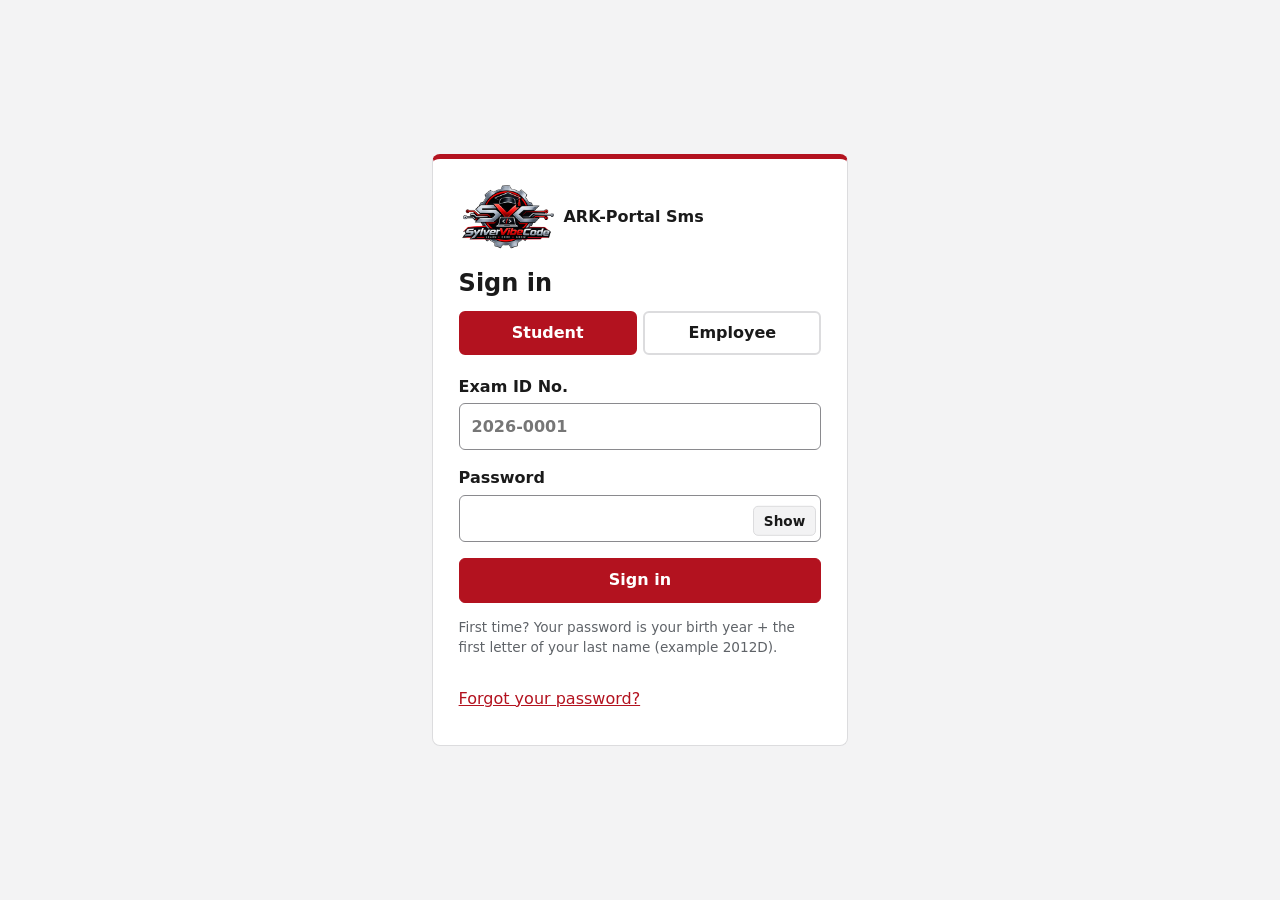
==== admin.html @ 283fb36e "Add files via upload" ====
<!doctype html><html lang="en"><head><meta charset="utf-8">
<link rel="icon" href="favicon.ico" sizes="any"><link rel="icon" href="favicon.png" type="image/png" sizes="512x512"><link rel="icon" href="favicon-32.png" type="image/png" sizes="32x32"><link rel="apple-touch-icon" href="apple-touch-icon.png"><meta name="theme-color" content="#b3121f">
<meta name="viewport" content="width=device-width,initial-scale=1">
<link rel="preconnect" href="https://script.google.com"><link rel="preconnect" href="https://script.googleusercontent.com" crossorigin><title>IT Admin - ARK-Portal Sms</title><link rel="stylesheet" href="css/style.css"></head>
<body class="has-side">
<div class="shell">
  <aside class="side" id="sidePanel" aria-label="My account">
    <div class="side-profile" id="sideProfile"><div class="side-photo-wrap"><img id="sidePhoto" class="side-photo" alt="" hidden><span id="sideAvatar" class="side-avatar" aria-hidden="true"></span></div>
      <div class="side-name" id="sideName"></div><div class="side-pos" id="sidePos"></div><div class="side-dept" id="sideDept"></div><div class="side-school" id="school"></div><span id="who" hidden></span></div>
    <nav id="sideNav" aria-label="Pages">
      <a href="#dashboard" data-v="dashboard">Dashboard</a>
      <a href="#teachers" data-v="teachers">Accounts</a>
      <a href="#branding" data-v="branding">Branding</a>
      <a href="#activity" data-v="activity">Activity log</a>
      <a href="teacher.html" class="tools">Teacher tools &rarr;</a>
    </nav>
    <div class="who"><button class="btn" id="out" type="button">Sign out</button></div>
  </aside>

  <main class="main">
    <div class="top noprint"><div class="brand"><span class="mark logo"><img src="img/logo.png" alt="ARK-Portal Sms"></span></div>
      <span class="sync" id="sync" role="status"><i class="dot"></i><span>Online</span></span></div>
    <h1 id="title">Dashboard</h1>
    <div id="msg" class="notice" hidden role="alert"></div>

    <section data-view="dashboard">
      <div class="cards">
        <div class="stat"><b id="s-teachers">-</b><span>Faculty / teachers</span></div>
        <div class="stat"><b id="s-active">-</b><span>Active teachers</span></div>
        <div class="stat"><b id="s-students">-</b><span>Student accounts</span></div>
        <div class="stat"><b id="s-exams">-</b><span>Examinations</span></div>
        <div class="stat"><b id="s-scans">-</b><span>Scanned answer sheets</span></div>
      </div>
      <div class="panel"><h2>Recent activity</h2><div class="tablewrap"><table id="recent"></table></div></div>
    </section>

    <section data-view="teachers" hidden>
      <div class="panel">
        <h2>Create an employee account</h2>
        <p class="muted"><b>HR adds the employee first</b> (name, Employee No., birthday, position ...). You then choose that employee below and pick the account type. The employee signs in with the school code + Employee No.; the first password is the birth year + first letter of the last name (example <b>1985D</b>) and must be changed at first sign-in.</p>
        <form id="newT" class="row" novalidate>
          <label>Employee <small id="empHint">Added by HR</small><select name="employee" id="empSel"></select></label>
          <label>Account type<select name="role" id="roleSel"><option value="teacher">Faculty / Teacher</option><option value="registrar">Registrar</option><option value="finance">Finance</option><option value="custodian">Custodian</option><option value="guidance">Guidance</option><option value="staff">Other staff (any position)</option><option value="hr">HR</option></select></label>
          <label>Email <small>Optional. Used for password reset.</small><input name="email" type="email" autocomplete="off" placeholder="Leave blank: reset links go to your inbox"></label>
          <button class="btn primary" id="addBtn">Create account</button>
        </form>
        <div class="infogrid" id="empInfo" hidden></div>
        <div id="manualWrap" hidden>
          <p class="muted"><b>First HR account.</b> Nobody can add employees until there is an HR account, so type the HR person here. They are added to the HR records automatically.</p>
          <div class="row"><label>Last name<input id="mLast" autocomplete="off"></label><label>First name<input id="mFirst" autocomplete="off"></label><label class="narrow">M.I.<input id="mMi" maxlength="1" autocomplete="off"></label>
            <label>Employee No.<input id="mNo" autocomplete="off"></label><label>Birthday<input id="mBirth" type="date"></label></div>
        </div>
        <small>If you enter a <b>real email</b>, the person can also sign in with it and <b>Forgot your password?</b> sends the link there. The employee must be <b>Active</b> in the HR records.</small>
      </div>
      <div class="panel">
        <div class="row"><label>Search<input id="q" placeholder="Name, Employee No. or Exam ID No."></label>
          <label>Show<select id="roleF"><option value="">All accounts</option><option value="teacher">Teachers only</option><option value="registrar">Registrars only</option><option value="finance">Finance only</option><option value="custodian">Custodians only</option><option value="guidance">Guidance only</option><option value="staff">Other staff only</option><option value="hr">HR only</option><option value="student">Students only</option></select></label></div>
        <div class="tablewrap"><table id="teachers"></table></div>
      </div>
    </section>

    <section data-view="branding" hidden>
      <div class="panel">
        <h2>School name and logo</h2>
        <p class="muted">Shown instead of the default "ARK" mark across your school's pages (sign-in page excepted). Visible to your teachers and students right away.</p>
        <form id="brandF" class="row" novalidate>
          <label>School name shown on screen<input id="brandName" autocomplete="off" maxlength="80" placeholder="Registered name is used if left blank"></label>
          <label>Logo (PNG/JPG/WebP; it is shrunk automatically)<input id="brandLogo" type="file" accept="image/png,image/jpeg,image/webp"></label>
          <div><span class="muted" style="display:block;margin-bottom:.3rem">Preview</span><div class="logo-prev" id="brandPrev">No logo</div></div>
          <button class="btn primary" id="brandSave">Save</button>
          <button class="btn" id="brandClear" type="button">Remove logo</button>
        </form>
      </div>
    </section>

    <section data-view="activity" hidden>
      <div class="panel"><div class="tablewrap"><table id="audit"></table></div></div>
    </section>
  </main>
</div>

<dialog id="dlg"><h2 id="dlgTitle"></h2><p id="dlgBody"></p>
  <code class="pw" id="dlgPw" hidden></code>
  <div class="row"><button class="btn" id="dlgCopy" hidden>Copy</button><button class="btn primary" id="dlgOk">Close</button></div>
</dialog>
<script type="module" src="js/sidepanel.js"></script>
<script type="module" src="js/admin.js"></script>
<script type="module" src="js/leave.js"></script>
<script src="js/mobile.js" defer></script>
</body></html>
---- css/style.css ----
:root{
  color-scheme:light;
  --red:#b3121f; --red-dark:#8c0e18; --ink:#1a1a1a; --muted:#5f6368;
  --bg:#f3f3f4; --card:#fff; --line:#dcdcde; --ok:#1e7a3c; --warn:#a15c00;
  --font: "Segoe UI", system-ui, -apple-system, Roboto, "Helvetica Neue", Arial, sans-serif;
}
*{box-sizing:border-box}
html{font-family:var(--font);color:var(--ink);background:var(--bg)}
body{margin:0;line-height:1.5}
h1{font-size:1.5rem;margin:.2rem 0 .6rem} h2{font-size:1.15rem;margin:0 0 .8rem}
.muted{color:var(--muted)} small{display:block;color:var(--muted);margin-top:.25rem;font-weight:400}
a{color:var(--red)}
:focus-visible{outline:3px solid #1a1a1a;outline-offset:2px}

label{display:block;font-weight:600;margin-bottom:1rem}
input,select{display:block;width:100%;margin-top:.3rem;padding:.65rem .75rem;border:1px solid #8a8a8e;border-radius:6px;font:inherit;background:#fff;color:var(--ink)}
.btn{font:inherit;font-weight:600;padding:.6rem 1rem;border-radius:6px;border:1px solid var(--ink);background:#fff;color:var(--ink);cursor:pointer}
.btn:hover{background:#eee} .btn:disabled{opacity:.55;cursor:not-allowed}
.btn.primary{background:var(--red);border-color:var(--red);color:#fff} .btn.primary:hover{background:var(--red-dark)}
.btn.small{padding:.3rem .6rem;font-size:.85rem} .btn.block{width:100%}
.link{background:none;border:0;color:var(--red);font:inherit;text-decoration:underline;cursor:pointer;padding:.5rem 0;margin-top:.5rem}

.notice{padding:.7rem .9rem;border-radius:6px;margin:.8rem 0;border:1px solid}
.notice.err{background:#fdeced;border-color:#e6a1a6;color:#7a0c14}
.notice.ok{background:#e9f6ee;border-color:#9ccfae;color:#14532b}

.brand{display:flex;align-items:center;gap:.6rem;font-weight:700;margin-bottom:1rem}
.mark{background:var(--ink);color:#fff;padding:.2rem .55rem;border-radius:4px;letter-spacing:.08em;border-bottom:3px solid var(--red)}

.auth-page{min-height:100vh;display:grid;place-items:center;padding:1rem}
.auth-card{background:var(--card);border:1px solid var(--line);border-top:5px solid var(--red);border-radius:8px;padding:1.6rem;width:min(26rem,100%)}

/* App shell */
.shell{display:grid;grid-template-columns:15rem 1fr;min-height:100vh}
.side{background:var(--ink);color:#fff;padding:1rem;position:sticky;top:0;height:100vh}
.side .brand{color:#fff}
.side nav a{display:block;color:#ddd;text-decoration:none;padding:.6rem .7rem;border-radius:6px;margin-bottom:.2rem}
.side nav a:hover{background:#333} .side nav a.active{background:var(--red);color:#fff}
.side .who{position:absolute;bottom:1rem;left:1rem;right:1rem;font-size:.85rem;color:#bbb;overflow-wrap:anywhere}
.side .who .btn{margin-top:.5rem;width:100%;background:transparent;color:#fff;border-color:#777}
.main{padding:1.2rem 1.5rem;min-width:0}
.top{display:flex;justify-content:space-between;align-items:center;gap:1rem;flex-wrap:wrap;margin-bottom:1rem}
.sync{font-size:.85rem;display:inline-flex;align-items:center;gap:.4rem}
.dot{width:.6rem;height:.6rem;border-radius:50%;background:var(--ok)} .sync.off .dot{background:var(--warn)}

.cards{display:grid;grid-template-columns:repeat(auto-fit,minmax(10rem,1fr));gap:.8rem;margin-bottom:1.2rem}
.stat{background:var(--card);border:1px solid var(--line);border-left:4px solid var(--red);border-radius:6px;padding:.8rem 1rem}
.stat b{display:block;font-size:1.8rem;line-height:1.2} .stat span{color:var(--muted);font-size:.9rem}
.panel{background:var(--card);border:1px solid var(--line);border-radius:8px;padding:1rem;margin-bottom:1rem}
.tablewrap{overflow-x:auto}
table{width:100%;border-collapse:collapse;font-size:.92rem}
th,td{text-align:left;padding:.55rem .6rem;border-bottom:1px solid var(--line);white-space:nowrap}
th{background:#f7f7f8}
.badge{padding:.1rem .5rem;border-radius:99px;font-size:.8rem;font-weight:600;border:1px solid}
.badge.active{color:var(--ok);border-color:var(--ok)} .badge.suspended{color:var(--red);border-color:var(--red)}
.row{display:flex;gap:.6rem;flex-wrap:wrap;align-items:end}
.row label{flex:1 1 12rem;margin:0}
.actions{display:flex;gap:.4rem}
dialog{border:1px solid var(--ink);border-radius:8px;padding:1.2rem;max-width:min(30rem,92vw)}
dialog::backdrop{background:rgba(0,0,0,.5)}
code.pw{display:block;background:#f3f3f4;border:1px dashed #777;padding:.7rem;border-radius:6px;font-size:1.1rem;user-select:all;overflow-wrap:anywhere;margin:.8rem 0}
[hidden]{display:none!important}
.count{display:inline-block;min-width:1.3rem;text-align:center;background:#fff;color:var(--red);border-radius:99px;font-size:.78rem;font-weight:700;padding:0 .4rem;margin-left:.3rem}
.stat.warn{border-left-color:var(--warn)} .badge.warn{color:var(--warn);border-color:var(--warn)}
td.actions{display:table-cell} td.actions .btn{margin-right:.3rem}

@media screen and (max-width:760px){
  .shell{grid-template-columns:1fr}
  .side{position:static;height:auto;padding-bottom:.6rem}
  .side nav{display:flex;gap:.3rem;flex-wrap:wrap} .side nav a{margin:0}
  .side .who{position:static;margin-top:.6rem}
  .main{padding:1rem}
}
@media print{.side,.top .btn,.actions{display:none}.shell{display:block}}

/* ---------- Teacher page ---------- */
.wrap{max-width:70rem;margin:0 auto;padding:1rem}
.tabs{display:flex;gap:.4rem;flex-wrap:wrap;margin-bottom:1rem}
.tabs button.on{background:var(--red);color:#fff;border-color:var(--red)}
h3{font-size:1rem;margin:1.2rem 0 .5rem}
td.wrapcell{white-space:normal;min-width:14rem}
tr.grp td{background:#f0f0f1;font-weight:700}
tr.pend td{background:#fff8e6}
.wr{display:inline-block;border:1px solid #e6a1a6;background:#fdeced;color:#7a0c14;border-radius:4px;padding:0 .35rem;margin:.1rem .15rem .1rem 0;font-size:.8rem}
.fine{font-size:.85rem}

/* collapsible answer key */
.toolbar{display:flex;gap:.5rem;flex-wrap:wrap;align-items:end;margin-bottom:.6rem}
.toolbar label{margin:0;flex:0 1 9rem} .toolbar .grow{flex:1 1 14rem}
.items{display:grid;gap:.35rem;margin-top:.5rem}
details.it{border:1px solid var(--line);border-radius:6px;background:#fff}
details.it[open]{border-color:var(--ink)}
details.it>summary{list-style:none;cursor:pointer;display:grid;grid-template-columns:2.6rem 1fr auto auto 1.2rem;gap:.6rem;align-items:center;padding:.5rem .7rem;font-weight:600}
details.it>summary::-webkit-details-marker{display:none}
details.it>summary::after{content:"\25BE";justify-self:end;transition:transform .15s}
details.it[open]>summary::after{transform:rotate(180deg)}
details.it>summary b{background:var(--ink);color:#fff;border-radius:4px;text-align:center;padding:.05rem 0}
details.it>summary .tp{font-weight:400;color:var(--muted)}
details.it>summary .ky{color:var(--ok)} details.it>summary.miss .ky{color:var(--red)}
details.it>summary .pt{font-weight:400;color:var(--muted);font-size:.85rem}
.ibody{display:grid;grid-template-columns:repeat(auto-fit,minmax(13rem,1fr));gap:.8rem;padding:.6rem .8rem .9rem;border-top:1px solid var(--line);align-items:start}
.ibody label,.ibody .lbl{margin:0}.lbl{display:block;font-weight:600}
.chips{display:flex;gap:.4rem;flex-wrap:wrap;margin-top:.3rem}
.chip{font:inherit;font-weight:700;min-width:3rem;padding:.5rem .8rem;border-radius:6px;border:2px solid var(--ink);background:#fff;cursor:pointer}
.chip.on{background:var(--ink);color:#fff}

/* scanner review */
.vid,#cv{width:100%;max-height:60vh;background:#000;border-radius:8px;object-fit:contain}
.vidwrap{position:relative;line-height:0}.vidwrap .vid{display:block}
.ovl{position:absolute;left:0;top:0;width:100%;height:100%;pointer-events:none;border-radius:8px}
.scstat{position:absolute;left:.6rem;right:.6rem;bottom:.6rem;line-height:1.3;padding:.5rem .8rem;border-radius:6px;background:rgba(0,0,0,.72);color:#fff;font-weight:600;text-align:center}
.scstat.go{background:rgba(20,120,60,.9)}.scstat.warn{background:rgba(160,100,0,.9)}
.vidwrap.flash::after{content:"";position:absolute;inset:0;background:#fff;opacity:.85;border-radius:8px;animation:shot .35s ease-out forwards}
@keyframes shot{to{opacity:0}}
.chk{display:flex;align-items:center;gap:.4rem;font-weight:600}.chk input{width:auto}
.q{display:grid;grid-template-columns:repeat(auto-fill,minmax(10rem,1fr));gap:.4rem;margin:.8rem 0}
.q div{border:1px solid var(--line);border-radius:6px;padding:.3rem;font-size:.85rem;display:flex;gap:.3rem;align-items:center}
.q div.bad{border-color:var(--red);background:#fdeced}
.q div.man{background:#f4f7ff;border-color:#a9b9e8}.q div.man.pend{background:#fff8e6;border-color:#e0b04a}
.q .qn{font-weight:700;min-width:1.7rem}
.q select,.q input{display:inline;width:auto;min-width:0;flex:1;margin:0;padding:.15rem}

/* printable answer sheets: one 8.5 x 13 in landscape page holds two 6.5 x 8.5 in sheets */
#sheetWrap .page{position:relative;display:flex;width:100%;aspect-ratio:13/8.5;background:#fff;border:1px solid var(--line);margin-bottom:1rem}
#sheetWrap .half{flex:0 0 50%;height:100%}
#sheetWrap .half svg{display:block;width:100%;height:100%}
#sheetWrap .page::after{content:"";position:absolute;left:50%;top:0;bottom:0;border-left:1px dashed #888}

@media print{
  .noprint{display:none!important} body{background:#fff}
  .wrap{padding:0;max-width:none} .panel{border:0;padding:0;margin:0}
  #sheetWrap{margin:0!important}
  #sheetWrap .page{width:13in;height:8.5in;aspect-ratio:auto;border:0;margin:0;break-after:page;page-break-after:always}
  #sheetWrap .page:last-child{break-after:auto;page-break-after:auto}
  #sheetWrap .page::after{border-left:1px dashed #aaa}
  details.it{break-inside:avoid}
}

#msg{position:sticky;top:.5rem;z-index:20;box-shadow:0 2px 8px rgba(0,0,0,.15)}

/* ---------- v3 additions ---------- */
.tabs.seg{margin-bottom:1rem} .tabs.seg .btn{flex:1}
.btn.danger{border-color:var(--red);color:var(--red)} .btn.danger:hover{background:#fdeced}
.side nav a.tools{margin-top:.8rem;border-top:1px solid #444;border-radius:0;padding-top:.9rem;color:#fff}
.row label.narrow{flex:0 1 6rem}
progress{width:100%;margin-top:.6rem}
tr.grp td{background:#f0f0f1;font-weight:700}
.wr{display:inline-block;border:1px solid #e6a1a6;background:#fdeced;color:#7a0c14;border-radius:4px;padding:0 .35rem;margin:.1rem .15rem .1rem 0;font-size:.8rem}

/* ---------- v4: schools and classroom codes ---------- */
code.cc{font-weight:700;letter-spacing:.12em;background:#f3f3f4;border:1px solid var(--line);padding:.1rem .4rem;border-radius:4px}
.side .muted{overflow-wrap:anywhere}

/* ---------- v5: filter icon, online exams ---------- */
textarea{display:block;width:100%;margin-top:.3rem;padding:.65rem .75rem;border:1px solid #8a8a8e;border-radius:6px;font:inherit;background:#fff;color:var(--ink);resize:vertical;font-weight:400}
label.chk{display:flex;gap:.5rem;align-items:flex-start;font-weight:600}
label.chk input{width:auto;margin:.25rem 0 0}
.listbar{display:flex;justify-content:space-between;align-items:center;gap:.6rem;margin:1rem 0 .4rem}
.listbar h3{margin:0}
.fpop{position:relative;display:inline-block}
.row .fpop{flex:0 0 auto}
.iconbtn{display:inline-flex;align-items:center;gap:.4rem}
.iconbtn svg{width:1rem;height:1rem;fill:none;stroke:currentColor;stroke-width:2;stroke-linecap:round;stroke-linejoin:round}
.fpanel{position:absolute;z-index:30;top:calc(100% + .35rem);left:0;width:16rem;max-width:calc(100vw - 2rem);background:#fff;border:1px solid var(--ink);border-radius:8px;padding:.8rem;box-shadow:0 6px 18px rgba(0,0,0,.18)}
.fpanel label{margin-bottom:.7rem}
.ibody .wide{grid-column:1/-1}
.optin{display:flex;gap:.5rem;align-items:center;font-weight:400;margin:.3rem 0!important}
.optin b{min-width:1.2rem}
.optin input{margin:0}
.onlinebox{border:1px solid var(--line);border-left:4px solid var(--red);border-radius:6px;padding:.8rem;margin-top:.8rem;background:#fafafa}
.onlinebox .row{margin-top:.6rem}
.typed{border:1px solid var(--line);border-radius:6px;padding:.5rem .7rem;margin:.4rem 0;background:#fff}
.typed p{margin:.3rem 0;white-space:pre-wrap}

/* student exam room */
.roomhead{display:flex;justify-content:space-between;align-items:center;gap:1rem;flex-wrap:wrap;position:sticky;top:0;background:#fff;z-index:10;padding:.5rem 0;border-bottom:1px solid var(--line);margin-bottom:.6rem}
.timer{font-weight:700;font-size:1.25rem;background:var(--ink);color:#fff;padding:.2rem .8rem;border-radius:6px;font-variant-numeric:tabular-nums}
.timer.low{background:var(--red)}
.qa{border:1px solid var(--line);border-radius:8px;padding:.8rem;margin:.7rem 0}
.qa.answered{border-left:4px solid var(--ok)}
.qh{display:flex;gap:.5rem;margin-bottom:.5rem;font-weight:600}
.qh .qt{flex:1;white-space:pre-wrap}
.qh .pt{font-weight:400;color:var(--muted);font-size:.85rem;white-space:nowrap}
label.opt{display:flex;gap:.6rem;align-items:center;font-weight:400;padding:.55rem .7rem;border:1px solid var(--line);border-radius:6px;margin:.3rem 0;cursor:pointer}
label.opt input{width:auto;margin:0}
label.opt:has(input:checked){border-color:var(--ink);background:#f1f1f3;font-weight:600}

/* ---------- v5.1: examination page ---------- */
label.inl{display:flex;align-items:center;gap:.5rem;margin:0;font-weight:600} label.inl select{margin:0;width:auto}
h3.step{display:flex;align-items:center;gap:.6rem;margin:1.4rem 0 .6rem;padding-top:.8rem;border-top:1px solid var(--line)}
h3.step b{background:var(--red);color:#fff;border-radius:50%;width:1.7rem;height:1.7rem;display:inline-grid;place-items:center;font-size:.85rem}
.modes{display:grid;grid-template-columns:repeat(auto-fit,minmax(14rem,1fr));gap:.6rem}
.mode{text-align:left;font:inherit;padding:.8rem;border:2px solid var(--line);border-radius:8px;background:#fff;cursor:pointer;display:flex;flex-direction:column;gap:.25rem}
.mode span{color:var(--muted);font-size:.85rem}
.mode:hover{border-color:#999} .mode.on{border-color:var(--red);background:#fff5f5}
details.bulk{border:1px dashed var(--line);border-radius:6px;padding:.5rem .8rem;margin-bottom:.6rem} details.bulk>summary{cursor:pointer;font-weight:600}
.savebar{position:sticky;bottom:0;background:#fff;border-top:1px solid var(--line);padding:.7rem 0;margin-top:1rem;display:flex;gap:.6rem;z-index:5}
.excards{display:grid;grid-template-columns:repeat(auto-fill,minmax(20rem,1fr));gap:.8rem}
.termhead{grid-column:1/-1;font-weight:700;background:#f0f0f1;padding:.4rem .7rem;border-radius:6px}
.excard{border:1px solid var(--line);border-radius:10px;padding:.9rem;background:#fff;display:flex;flex-direction:column;gap:.65rem}
.excard .top2{display:flex;justify-content:space-between;gap:.5rem;align-items:flex-start}
.excard h4{margin:0;font-size:1.05rem;overflow-wrap:anywhere}
.meta{display:flex;flex-wrap:wrap;gap:.3rem}
.cm{border:1px solid var(--line);border-radius:99px;padding:.05rem .55rem;font-size:.8rem;color:var(--muted);background:#fafafa}
.excard .acts{display:flex;flex-wrap:wrap;gap:.4rem;margin-top:auto}
.switch{display:inline-flex;align-items:center;gap:.6rem;font:inherit;font-weight:600;background:none;border:0;cursor:pointer;padding:.2rem 0;color:var(--ink)}
.switch .trk{width:3rem;height:1.6rem;border-radius:99px;background:#9a9aa0;position:relative;transition:background .15s;flex:none}
.switch .trk::after{content:"";position:absolute;top:.2rem;left:.2rem;width:1.2rem;height:1.2rem;border-radius:50%;background:#fff;transition:transform .15s}
.switch[aria-checked=true] .trk{background:var(--ok)} .switch[aria-checked=true] .trk::after{transform:translateX(1.4rem)}
.kvt td,.kvt th{white-space:normal} .kvt td.k{font-weight:700;color:var(--ok)}
.ibody .optin .chip{min-width:2.4rem;padding:.35rem .5rem} .ibody .optin input{flex:1}
.qs{color:var(--ink)}
@media print{.savebar{display:none}}

/* ---------- student exam room: exam paper beside the answer sheet ---------- */
.wrap.wide{max-width:98rem}
.split{display:grid;grid-template-columns:minmax(0,1.25fr) minmax(0,1fr);gap:1rem;align-items:start}
.pane{border:1px solid var(--line);border-radius:8px;padding:.8rem;background:#fff;min-width:0;max-height:calc(100vh - 9rem);overflow:auto}
.pane h3{margin:0 0 .6rem;position:sticky;top:0;background:#fff;padding-bottom:.3rem}
.paperframe{display:block;width:100%;height:calc(100vh - 15rem);min-height:22rem;border:1px solid var(--line);border-radius:6px}
.mobtabs{display:none;gap:.4rem;grid-column:1/-1} .mobtabs .btn{flex:1} .mobtabs .btn.on{background:var(--ink);color:#fff}
.pq{padding:.6rem 0;border-bottom:1px dashed var(--line)}
.po{padding:.4rem .65rem;border:1px solid var(--line);border-radius:6px;margin:.3rem 0;cursor:pointer}
.po:hover{background:#f7f7f8} .po.sel{border-color:var(--ink);background:#f1f1f3}
.arow{display:flex;gap:.7rem;align-items:center;padding:.5rem .2rem;border-bottom:1px dashed var(--line)}
.arow.tall{align-items:flex-start}
.arow .an{background:var(--ink);color:#fff;min-width:2.2rem;text-align:center;border-radius:4px;padding:.1rem .3rem;flex:none}
.arow.answered .an{background:var(--ok)}
.arow input[type=text],.arow textarea{margin:0;flex:1}
.bubbles{display:flex;gap:.45rem;flex-wrap:wrap}
.bub{display:inline-block;position:relative;margin:0;cursor:pointer}
.bub input{position:absolute;opacity:0;width:1px;height:1px;margin:0;padding:0;border:0}
.bub span{display:inline-grid;place-items:center;min-width:2.3rem;height:2.3rem;padding:0 .5rem;border:2px solid var(--ink);border-radius:99px;font-weight:700;background:#fff}
.bub input:checked+span{background:var(--ink);color:#fff}
.bub input:focus-visible+span{outline:3px solid var(--red);outline-offset:2px}
@media (max-width:900px){
  .split{grid-template-columns:1fr} .mobtabs{display:flex}
  .split[data-view=paper] #rmSheetPane{display:none} .split[data-view=sheet] #rmPaperPane{display:none}
  .pane{max-height:none} .paperframe{height:70vh}
}

.school-logo{height:2.4rem;width:2.4rem;object-fit:contain;border-radius:6px;background:#fff;border:1px solid var(--line)}
.brand.has-school{flex-direction:column;align-items:flex-start;gap:.4rem}
.school-id{display:flex;align-items:center;gap:.55rem;min-width:0}
.school-id .mark.logo img{height:2.4rem}
.brand-school{display:block;margin:0;color:var(--ink);font-weight:700;line-height:1.25;overflow-wrap:anywhere}
.side .brand-school{color:#ddd}
.logo-prev{height:5rem;width:5rem;object-fit:contain;border:1px dashed var(--line);border-radius:8px;background:#fff;display:grid;place-items:center;color:#999;font-size:.75rem;text-align:center}
.icon-btn{background:none;border:1px solid #e6a1a6;color:#a30f1a;border-radius:6px;padding:.3rem .45rem;cursor:pointer;line-height:0}
.icon-btn:hover{background:#fdeced}

/* ---------- v6: separate sign-in tabs + show password ---------- */
.role-tabs{display:grid;grid-template-columns:1fr 1fr;gap:.4rem;margin:0 0 1.2rem}
.role-tabs button{font:inherit;font-weight:600;padding:.65rem .5rem;border:2px solid var(--line);border-radius:6px;background:#fff;color:var(--ink);cursor:pointer;line-height:1.25}
.role-tabs button small{margin:0;font-weight:400;font-size:.78rem}
.role-tabs button:hover{border-color:#999}
.role-tabs button[aria-selected="true"]{background:var(--red);border-color:var(--red);color:#fff}
.role-tabs button[aria-selected="true"] small{color:#ffe3e5}
.role-tabs button:focus-visible,.pw-toggle:focus-visible{outline:3px solid #1a1a1a;outline-offset:2px}
.pw-wrap{position:relative;display:block}
.pw-wrap input{padding-right:4.6rem}
.pw-toggle{position:absolute;right:.35rem;top:50%;transform:translateY(-50%);margin-top:.15rem;font:inherit;font-size:.85rem;font-weight:600;padding:.25rem .6rem;border:1px solid var(--line);border-radius:5px;background:#f3f3f4;color:var(--ink);cursor:pointer}
.pw-toggle:hover{background:#e6e6e8}
.role-note{margin:0 0 1rem}

/* ARK-Portal Sms logo in the page header */
.mark.logo{background:none;border:0;padding:0;line-height:0}
.mark.logo img{height:44px;width:auto;display:block}
.auth-card .mark.logo img{height:64px}


/* =====================================================================
   v7: phone / small-screen layout, hamburger menu, one-student modules
   (all rules below are screen-only and do not change printing)
   ===================================================================== */
.navbtn,.navdrawer,.navscrim,.navclose{display:none}
.navbtn svg,.navclose svg{width:1.4rem;height:1.4rem;fill:none;stroke:currentColor;stroke-width:2.2;stroke-linecap:round}
.sendto{border:1px solid var(--line);border-left:4px solid var(--red);border-radius:6px;padding:.8rem;margin-top:.6rem;background:#fafafa}
.sendto .modes{margin-bottom:.2rem}
.sendto .mode{padding:.6rem .8rem}
.badge.one{color:#1a3f9c;border-color:#1a3f9c}

@media screen and (max-width:760px){
  html{-webkit-text-size-adjust:100%}
  body{font-size:1rem;line-height:1.55}
  h1{font-size:1.3rem}

  /* bigger tap targets; 16px inputs stop iOS from zooming in on focus */
  input,select,textarea{font-size:1rem;min-height:2.9rem}
  input[type=checkbox],input[type=radio]{min-height:0}
  textarea{min-height:5rem}
  .btn{min-height:2.75rem;padding:.6rem 1rem}
  .btn.small{min-height:2.4rem;padding:.4rem .8rem;font-size:.92rem}
  .link{padding:.7rem 0}
  .chip{min-height:2.75rem}

  /* page spacing */
  .wrap{padding:.7rem}
  .main{padding:.8rem}
  .panel{padding:.85rem;border-radius:8px}
  .auth-card{padding:1.2rem}
  .cards{grid-template-columns:repeat(2,1fr)}
  .stat b{font-size:1.5rem}

  /* forms: one field per line, full-width buttons */
  .row{display:grid;grid-template-columns:1fr;gap:.7rem;align-items:stretch}
  .row label{flex:none;margin:0}
  .row label.narrow{max-width:none}
  .row>.btn,.row>.fpop,.row>.fpop>.btn{width:100%}
  .row .btn.primary{width:100%}
  .toolbar{display:grid;grid-template-columns:1fr 1fr;gap:.6rem}
  .toolbar .grow,.toolbar .chk,.toolbar .btn{grid-column:1/-1}
  .ibody{grid-template-columns:1fr}
  .modes{grid-template-columns:1fr}
  .excards{grid-template-columns:1fr}
  .tabs.seg{display:grid;grid-template-columns:1fr 1fr}
  .tabs.seg .btn{flex:none}
  label.inl{flex-wrap:wrap}
  label.inl select{flex:1}
  .listbar{flex-wrap:wrap}
  .savebar{padding:.7rem .2rem;bottom:0}
  .savebar .btn{flex:1}
  dialog{width:92vw;max-width:92vw;padding:1rem}
  dialog .row .btn{width:100%}

  /* answer key rows */
  details.it>summary{grid-template-columns:2.2rem 1fr auto;gap:.4rem .6rem;padding:.6rem}
  details.it>summary .ky{grid-column:2}
  details.it>summary .pt{grid-column:2}
  details.it>summary::after{grid-row:1;grid-column:3}

  /* filter panel becomes a bottom sheet */
  .fpanel{position:fixed;left:.8rem;right:.8rem;bottom:.8rem;top:auto;width:auto;max-width:none;z-index:70;max-height:70vh;overflow:auto;box-shadow:0 -4px 24px rgba(0,0,0,.3)}

  /* answer sheet preview: keep it readable, scroll sideways instead of shrinking */
  #sheetWrap{overflow-x:auto;-webkit-overflow-scrolling:touch}
  #sheetWrap .page{min-width:44rem}

  /* scanner / exam room */
  .vid,#cv{max-height:55vh}
  .roomhead{gap:.5rem}
  .timer{font-size:1.1rem}
  .arow{flex-wrap:wrap}
  .arow input[type=text],.arow textarea{flex:1 1 100%}
  .bub span{min-width:2.8rem;height:2.8rem}
  label.opt{padding:.75rem .8rem}
  .q{grid-template-columns:repeat(auto-fill,minmax(8.5rem,1fr))}

  /* sign-in */
  .role-tabs button{min-height:3.2rem}
  .pw-toggle{min-height:2.2rem}

  /* ---- top bar ---- */
  .mark.logo img{height:36px}
  .sync:not(.off) span{position:absolute;width:1px;height:1px;overflow:hidden;clip:rect(0 0 0 0)}
  .sync.off{font-size:.75rem;max-width:6.5rem;line-height:1.2}

  /* ---- hamburger button + drawer (only when mobile.js is running: body.has-nav) ---- */
  body.has-nav .navbtn{display:inline-flex;align-items:center;gap:.5rem;min-height:2.75rem;padding:.4rem .75rem;border:1px solid var(--ink);border-radius:6px;background:#fff;color:var(--ink);font:inherit;font-weight:700;cursor:pointer;flex:none}
  body.has-nav .navbtn .navcur{max-width:7.5rem;overflow:hidden;text-overflow:ellipsis;white-space:nowrap}
  body.has-nav .top #out,body.has-nav .top #adminLink{display:none}
  body.has-nav #tabs{display:none}
  body.has-nav #msg{top:3.9rem}
  .navscrim{display:block;position:fixed;inset:0;background:rgba(0,0,0,.5);z-index:90;opacity:0;transition:opacity .2s}
  .navscrim.open{opacity:1}
  .navscrim[hidden],.navdrawer[hidden]{display:none!important}
  body.nav-open{overflow:hidden}

  /* teacher / student drawer */
  .navdrawer{display:flex;flex-direction:column;position:fixed;top:0;bottom:0;left:0;width:min(18rem,86vw);background:var(--ink);color:#fff;z-index:100;transform:translateX(-102%);transition:transform .2s ease;overflow-y:auto;padding:env(safe-area-inset-top,0) 0 env(safe-area-inset-bottom,0)}
  .navdrawer.open{transform:none}
  .navhead{display:flex;justify-content:space-between;align-items:center;padding:.9rem 1rem;border-bottom:1px solid #444;font-size:1.1rem}
  .navclose{display:inline-grid;place-items:center;width:2.75rem;height:2.75rem;background:none;border:0;color:#fff;font-size:2rem;line-height:1;cursor:pointer;border-radius:6px}
  .navclose:hover{background:#333}
  .navlist{padding:.6rem;display:grid;gap:.25rem}
  .navfoot{margin-top:auto;padding:.6rem;border-top:1px solid #444;display:grid;gap:.25rem}
  .navitem{display:block;width:100%;text-align:left;font:inherit;font-weight:600;color:#ddd;background:none;border:0;border-radius:6px;padding:.9rem 1rem;min-height:3rem;cursor:pointer;text-decoration:none}
  .navitem:hover{background:#333}
  .navitem.on{background:var(--red);color:#fff}
  .navitem.out{color:#ffb4b9}

  /* admin: the existing side bar slides in as the drawer */
  body.has-nav .shell{display:block}
  body.has-nav .side{position:fixed;top:0;bottom:0;left:0;height:100%;width:min(18rem,86vw);z-index:100;transform:translateX(-102%);transition:transform .2s ease;overflow-y:auto;padding:1rem 1rem 6.5rem}
  body.has-nav .side.open{transform:none}
  body.has-nav .side nav{display:grid;gap:.25rem}
  body.has-nav .side nav a{padding:.9rem 1rem;min-height:3rem;margin:0}
  body.has-nav .side .who{position:absolute;left:1rem;right:1rem;bottom:1rem;margin:0}
  body.has-nav .side>.navclose{position:absolute;top:.6rem;right:.6rem}

  /* ---- tables become stacked cards ---- */
  .tablewrap{overflow:visible}
  .tablewrap table:not(.kvt),.tablewrap table:not(.kvt) tbody{display:block;width:100%}
  .tablewrap table:not(.kvt) tr.hd{display:none}
  .tablewrap table:not(.kvt) tr{display:grid;grid-template-columns:1fr 1fr;gap:.1rem .9rem;background:#fff;border:1px solid var(--line);border-radius:8px;margin:0 0 .6rem;padding:.5rem .75rem}
  .tablewrap table:not(.kvt) tr.pend{background:#fff8e6}
  .tablewrap table:not(.kvt) td{display:block;border:0;padding:.3rem 0;white-space:normal;min-width:0;overflow-wrap:anywhere;text-align:left}
  .tablewrap table:not(.kvt) td.wrapcell{min-width:0}
  .tablewrap table:not(.kvt) td[data-label]::before{content:attr(data-label);display:block;font-size:.72rem;font-weight:600;letter-spacing:.03em;text-transform:uppercase;color:var(--muted)}
  .tablewrap table:not(.kvt) td:first-child,.tablewrap table:not(.kvt) td[colspan],.tablewrap table:not(.kvt) td.actions,.tablewrap table:not(.kvt) td.wrapcell{grid-column:1/-1}
  .tablewrap table:not(.kvt) td:first-child{font-weight:600;font-size:1.02rem}
  .tablewrap table:not(.kvt) td:first-child::before{display:none}
  .tablewrap table:not(.kvt) td.actions{display:flex;flex-wrap:wrap;gap:.4rem;padding-top:.5rem;margin-top:.2rem;border-top:1px dashed var(--line)}
  .tablewrap table:not(.kvt) td.actions .btn{margin:0;flex:1 1 auto}
  .tablewrap table:not(.kvt) td:empty{display:none}
  .tablewrap table:not(.kvt) tr.grp{display:block;background:#f0f0f1;border-color:#ccc;padding:0}
  .tablewrap table:not(.kvt) tr.grp td{display:block;padding:.55rem .75rem;font-size:.95rem}
  .kvt td,.kvt th{padding:.45rem .4rem;font-size:.88rem}
}

@media screen and (max-width:400px){
  .cards{grid-template-columns:1fr 1fr;gap:.5rem}
  .stat{padding:.6rem .7rem}
  body.has-nav .navbtn .navcur{max-width:9rem}
}


/* ---- v7.2: phone header = [logo] [school name / user name] [hamburger icon] ---- */
.mobschool,.mobwho{display:none}
@media screen and (max-width:760px){
  .top{display:grid;grid-template-columns:minmax(0,1fr) auto;align-items:start;gap:.1rem .7rem;margin-bottom:.9rem;grid-template-areas:"brand right"}
  body.has-nav .top{grid-template-areas:"brand nav" "brand right"}
  .top>.brand{grid-area:brand;margin:0;min-width:0}
  .top>.brand>span:first-child{font-weight:600;color:var(--muted);font-size:.95rem;line-height:1.3;overflow-wrap:anywhere}
  .school-logo{height:2.6rem;width:2.6rem}
  .top>.navbtn{grid-area:nav;justify-self:end}
  .top>:last-child{grid-area:right;margin:0;display:flex;align-items:center;justify-content:flex-end;gap:.4rem;flex-wrap:nowrap}
  body.has-nav .top>:last-child{align-self:start}

  /* student page: the name is already shown in the account card below (with section, Exam ID No. and age), so not in the header */
  body.student-page.has-nav .top>.brand>#who{display:none}

  /* hamburger: icon only */
  body.has-nav .navbtn{width:2.9rem;min-width:2.9rem;height:2.9rem;padding:0;justify-content:center;gap:0}
  body.has-nav .navbtn .navcur{display:none}
  body.has-nav .navbtn svg{width:1.5rem;height:1.5rem}
  /* header scrolled away: the icon floats at the top-right so the menu is always reachable */
  body.has-nav.scrolled .navbtn{position:fixed;top:.5rem;right:.7rem;left:auto;z-index:60;box-shadow:0 2px 10px rgba(0,0,0,.25)}
  body.has-nav #msg,body.has-nav.scrolled #msg{top:.5rem}
  body.has-nav.scrolled #msg{right:4.2rem}

  /* IT Admin: school name / user name on the left, hamburger icon on the right, then the page title */
  body.has-nav .main .top{grid-template-columns:minmax(0,1fr) auto;gap:.1rem .7rem;
       grid-template-areas:"who nav" "school right" "title title"}
  body.has-nav .main .top .mobschool{display:block;grid-area:school;align-self:start;margin:0;font-size:.95rem;font-weight:600;line-height:1.25;color:var(--muted);overflow-wrap:anywhere}
  body.has-nav .main .top .mobwho{display:block;grid-area:who;align-self:end;font-weight:700;font-size:1rem;color:var(--ink);overflow-wrap:anywhere}
  body.has-nav .main .top h1{grid-area:title;margin:.6rem 0 0;font-size:1.25rem}
}
@media print{.navbtn,.navdrawer,.navscrim,.navclose,.mobschool,.mobwho{display:none!important}}

/* ---------- Registrar ---------- */
.infogrid{display:grid;grid-template-columns:repeat(auto-fit,minmax(11rem,1fr));gap:.5rem 1rem;background:#fafafa;border:1px solid var(--line);border-left:4px solid var(--red);border-radius:6px;padding:.8rem;margin:.8rem 0}
.infogrid span{display:block;color:var(--muted);font-size:.8rem} .infogrid b{display:block;overflow-wrap:anywhere}
.chiplist{display:flex;flex-wrap:wrap;gap:.4rem;margin:.6rem 0}
.chiplist .tag{display:inline-flex;align-items:center;gap:.4rem;border:1px solid var(--line);border-radius:99px;padding:.15rem .3rem .15rem .7rem;background:#fff;font-weight:600}
.chiplist .tag button{border:0;background:#eee;border-radius:50%;width:1.4rem;height:1.4rem;cursor:pointer;line-height:1}
.formgrp{border-top:1px solid var(--line);margin-top:1rem;padding-top:.8rem}
.formgrp h3{margin:.2rem 0 .6rem}
.req{color:var(--red)}
.scrollbox{max-height:min(33rem,68vh);overflow:auto;border:1px solid var(--line);border-radius:6px}
.scrollbox table{min-width:100%} .scrollbox th{position:sticky;top:0;z-index:1;box-shadow:0 1px 0 var(--line)}
.azbar{display:flex;flex-wrap:wrap;gap:.25rem;margin:.8rem 0 .2rem}
.azbar button{min-width:2rem;padding:.25rem .45rem;border:1px solid var(--line);border-radius:5px;background:#fff;font:inherit;font-weight:600;cursor:pointer}
.azbar button.on{background:var(--red);border-color:var(--red);color:#fff}
.fgroup{border:1px solid var(--line);border-left:4px solid var(--red);border-radius:6px;padding:.8rem;margin-bottom:.8rem}
.fgroup h3{margin:0 0 .4rem}

/* ---------- registrar: page button bars (one panel shown at a time), section tools ---------- */
.subnav{display:flex;gap:.4rem;flex-wrap:wrap;margin:0 0 1rem;padding:.4rem;background:#ececee;border:1px solid var(--line);border-radius:8px}
.subnav .btn{border-color:var(--line);background:#fff;padding:.5rem .9rem}
.subnav .btn:hover{background:#f7f7f7;border-color:#999}
.subnav .btn.on{background:var(--ink);border-color:var(--ink);color:#fff}
.subnav .cnt{font-weight:400;opacity:.8}
.btnbar{display:flex;flex-wrap:wrap;gap:.5rem;margin:.8rem 0}
.ctxline{margin:0 0 .8rem;padding:.5rem .7rem;background:#fafafa;border:1px solid var(--line);border-left:4px solid var(--red);border-radius:6px;display:flex;flex-wrap:wrap;align-items:center;gap:.5rem}
.ctxline .btn{margin-left:auto}
@media screen and (max-width:760px){
  .subnav{flex-wrap:nowrap;overflow-x:auto;-webkit-overflow-scrolling:touch}
  .subnav .btn{flex:0 0 auto;white-space:nowrap}
  .btnbar .btn{flex:1 1 100%}
  .ctxline .btn{margin-left:0}
}
@media print{.subnav,.btnbar{display:none}}

/* ---------- header order: logo + school name first, the signed-in user's name underneath ---------- */
.top .brand.has-school>#who,.top .brand.has-school>span:not(.mark):not(#brandSchoolBox){order:2;font-weight:600;color:var(--muted);line-height:1.3;overflow-wrap:anywhere}
.top .brand.has-school>.school-id{order:1}
/* ---------- registrar: history log ---------- */
.hist-detail div{margin:.1rem 0} .hist-detail details summary{cursor:pointer;font-weight:600}
.hist-detail .old{color:var(--muted);text-decoration:line-through} .hist-detail .new{font-weight:600}
.badge.act{color:#1a3f9c;border-color:#1a3f9c;white-space:nowrap}
.badge.act.del{color:var(--red);border-color:var(--red)}

/* ---- dashboards (registrar + finance) ---- */
.dgrid{display:grid;grid-template-columns:repeat(auto-fit,minmax(min(100%,30rem),1fr));gap:1rem;align-items:start}
.dgrid .panel{margin:0}
.bar{display:inline-block;vertical-align:middle;width:5rem;height:.55rem;background:#e6e6e8;border-radius:99px;overflow:hidden;margin-left:.4rem}
.bar i{display:block;height:100%;background:var(--red)}
tr.tot td{font-weight:700;background:#fafafa}
td.num,th.num{text-align:right;font-variant-numeric:tabular-nums}
.stat.good{border-left-color:var(--ok)}
.stat.blue{border-left-color:#1a3f9c}
.stat b.sm{font-size:1.35rem}
.cards.wide3{grid-template-columns:repeat(auto-fit,minmax(14rem,1fr))}
.badge.paid{color:var(--ok);border-color:var(--ok)} .badge.part{color:var(--warn);border-color:var(--warn)} .badge.unpaid{color:var(--red);border-color:var(--red)} .badge.void{color:#777;border-color:#999}
tr.voided td{color:#888;text-decoration:line-through} tr.voided td.actions,tr.voided td:last-child{text-decoration:none}
.feegrid input{width:7.5rem;text-align:right}
.matrix td small{display:block;color:var(--muted);font-size:.72rem;white-space:normal}
@media print{.dgrid{display:block}}

/* ---------- drop-down lists: always dark text on a white list, in any browser / operating-system theme (wide screens included) ---------- */
select,select option,select optgroup,datalist option{color:var(--ink);background-color:#fff}
select option:checked,select option:hover{color:#fff;background-color:var(--red)}
input::placeholder,textarea::placeholder{color:#767676;opacity:1}
select:disabled,input:disabled,textarea:disabled{color:#555;background-color:#f1f1f2}
@media (prefers-color-scheme:dark){
  select,select option,select optgroup,input,textarea,datalist option{color:#1a1a1a!important;background-color:#fff!important}
  select option:checked,select option:hover{color:#fff!important;background-color:#b3121f!important}
  select:disabled,input:disabled,textarea:disabled{color:#555!important;background-color:#f1f1f2!important}
}

/* ---------- school requirements checklist, status, custodian / guidance pages ---------- */
.badge.st-pending{color:var(--warn);border-color:var(--warn)} .badge.st-enrolled{color:var(--ok);border-color:var(--ok)} .badge.st-not{color:#555;border-color:#888}
.badge.st-out{color:var(--red);border-color:var(--red)} .badge.st-open{color:var(--red);border-color:var(--red)} .badge.st-going{color:var(--warn);border-color:var(--warn)} .badge.st-done{color:var(--ok);border-color:var(--ok)} .badge.st-ref{color:#1a3f9c;border-color:#1a3f9c}
.reqlist{display:grid;gap:.5rem;margin:.6rem 0}
.reqitem{display:grid;grid-template-columns:minmax(14rem,2fr) minmax(9rem,1fr) minmax(10rem,2fr);gap:.6rem;align-items:center;border:1px solid var(--line);border-left:4px solid var(--line);border-radius:6px;padding:.5rem .7rem;background:#fff}
.reqitem.done{border-left-color:var(--ok);background:#f4fbf6}
.reqitem label.chk{display:flex;align-items:center;gap:.6rem;margin:0;font-weight:600}
.reqitem label.chk input{width:1.25rem;height:1.25rem;margin:0;flex:none}
.reqitem input[type=date],.reqitem input[type=text]{margin:0;padding:.4rem .5rem}
.reqitem .off{visibility:hidden}
@media screen and (max-width:760px){.reqitem{grid-template-columns:1fr}.reqitem .off{display:none}}
.prog{display:inline-block;min-width:3.2rem;font-variant-numeric:tabular-nums;font-weight:600}
.matrix td.ok{color:var(--ok);font-weight:700} .matrix td.no{color:#999} .matrix td.bad{color:var(--red);font-weight:700}
.wrapcell{white-space:normal;min-width:14rem;max-width:26rem}
textarea.tall{min-height:5.2rem}
.row label.wide2{flex:2 1 24rem} .row label.full{flex:1 1 100%}
.notice.info{background:#eef3ff;border-color:#a9b9e8;color:#1a3f9c}

/* ---------- HR page ---------- */
tr[hidden]{display:none!important}
.panel h3{margin:1rem 0 .4rem;font-size:1rem;color:var(--muted)}
.row textarea.tall{min-height:7rem}

/* ---- Leave requests (js/leave.js window, and the HR Leave tab) ---- */
.lv-back{position:fixed;inset:0;z-index:1000;background:rgba(20,20,24,.55);display:flex;align-items:flex-start;justify-content:center;overflow:auto;padding:4vh .6rem}
.lv-back[hidden]{display:none}
.lv-box{background:var(--card,#fff);color:inherit;width:min(860px,100%);border-radius:10px;padding:1rem 1.1rem;box-shadow:0 12px 40px rgba(0,0,0,.3)}
.lv-head{display:flex;justify-content:space-between;align-items:center;gap:.6rem;margin-bottom:.4rem}.lv-head h2{margin:0}
.lv-box textarea{width:100%}
body.lv-open{overflow:hidden}
.lv-cal td.lv-on{background:#fdecea;font-weight:600}.lv-cal td.lv-pend{background:#fff6dd}
.lv-pills{display:flex;flex-wrap:wrap;gap:.35rem;margin:.3rem 0}.lv-pills .badge{white-space:nowrap}
@media print{.lv-back{display:none!important}}

/* ---- centered pop-up messages ---- */
.lv-pop{position:fixed;inset:0;z-index:1200;background:rgba(20,20,24,.5);display:flex;align-items:center;justify-content:center;padding:1rem}
.lv-pop-box{background:var(--card,#fff);color:inherit;width:min(30rem,100%);max-height:85vh;overflow:auto;border-radius:12px;padding:1.2rem 1.3rem;border-top:6px solid #1a3f9c;box-shadow:0 16px 50px rgba(0,0,0,.4);animation:lvpop .15s ease-out}
.lv-pop-box.ok{border-top-color:var(--ok)}.lv-pop-box.err{border-top-color:var(--red)}
.lv-pop-box h3{margin:0 0 .5rem;font-size:1.15rem}.lv-pop-body p{margin:.4rem 0}.lv-pop-box textarea{width:100%;margin-top:.2rem}
.lv-pop-err{color:var(--red);font-weight:600}
.lv-pop-btns{display:flex;justify-content:flex-end;gap:.5rem;margin-top:.9rem;flex-wrap:wrap}
@keyframes lvpop{from{transform:scale(.94);opacity:0}to{transform:none;opacity:1}}
@media print{.lv-pop{display:none!important}}

/* ---- loading / saving animation (js/db.js) ---- */
#ark-busy .ab-bar{position:fixed;left:0;top:0;height:3px;width:100%;z-index:1300;opacity:0;pointer-events:none;overflow:hidden;transition:opacity .2s}
#ark-busy .ab-bar.on{opacity:1}
#ark-busy .ab-bar::before{content:"";position:absolute;inset:0;width:40%;background:var(--red,#b3121f);border-radius:3px;animation:abslide 1.1s ease-in-out infinite}
#ark-busy .ab-chip{position:fixed;right:.8rem;bottom:.8rem;z-index:1300;background:var(--card,#fff);border:1px solid var(--line,#ddd);border-radius:99px;padding:.35rem .8rem .35rem .5rem;display:flex;align-items:center;gap:.45rem;box-shadow:0 4px 14px rgba(0,0,0,.2);font-size:.85rem}
#ark-busy .ab-veil{position:fixed;inset:0;z-index:1400;background:rgba(20,20,24,.45);display:flex;align-items:center;justify-content:center;cursor:progress}
#ark-busy [hidden]{display:none!important}
#ark-busy .ab-card{background:var(--card,#fff);border-radius:12px;padding:1.4rem 1.8rem;display:flex;flex-direction:column;align-items:center;gap:.5rem;box-shadow:0 16px 50px rgba(0,0,0,.4);text-align:center;max-width:18rem;animation:lvpop .15s ease-out}
#ark-busy .ab-card small{color:#666}
.ab-spin{display:inline-block;width:1rem;height:1rem;border:3px solid #e3e3e5;border-top-color:var(--red,#b3121f);border-radius:50%;animation:abspin .8s linear infinite}
.ab-spin.big{width:2.6rem;height:2.6rem;border-width:5px}
@keyframes abspin{to{transform:rotate(360deg)}}@keyframes abslide{0%{left:-40%}100%{left:100%}}
@media (prefers-reduced-motion:reduce){.ab-spin{animation-duration:2.4s}#ark-busy .ab-bar::before{animation-duration:3s}}
@media print{#ark-busy{display:none!important}}

/* ---- employee photo (2x2) ---- */
.who-photo{width:40px;height:40px;object-fit:cover;border-radius:6px;border:1px solid var(--line,#ddd);vertical-align:middle;margin-right:.5rem;background:#eee}
.who-pos{margin-left:.5rem;color:#666;font-weight:400}
.emp-photo{width:34px;height:34px;object-fit:cover;border-radius:5px;border:1px solid var(--line,#ddd);vertical-align:middle;margin-right:.45rem;background:#eee}
.photo-box{display:flex;align-items:center;gap:.9rem;flex-wrap:wrap;margin:.3rem 0 .8rem}
.photo-box .pv{width:96px;height:96px;object-fit:cover;border:1px dashed #aaa;border-radius:6px;background:#f2f2f2}
.big-photo{width:140px;height:140px;object-fit:cover;border-radius:8px;border:1px solid var(--line,#ddd)}
.lv-sub{display:flex;gap:.5rem;flex-wrap:wrap;margin:.2rem 0 1rem}.lv-sub .btn.on{background:var(--red,#b3121f);color:#fff;border-color:var(--red,#b3121f)}


/* =====================================================================
   v8: the SAME side panel for every employee page (IT Admin, teacher, registrar, finance,
   custodian, guidance, HR, other staff):  photo > name > position > department > menu > Leave request > Sign out.
   The school logo and name stay in the upper centre.  (js/sidepanel.js fills it in.)
   ===================================================================== */
@media screen and (min-width:761px){.shell{grid-template-columns:16rem minmax(0,1fr)}}
.side{display:flex;flex-direction:column;overflow-y:auto;overscroll-behavior:contain}
.side-profile{text-align:center;padding:.4rem .2rem 1rem;border-bottom:1px solid #444;margin-bottom:.8rem}
.side-photo-wrap{width:104px;height:104px;margin:0 auto .7rem}
.side-photo,.side-avatar{width:104px;height:104px;border-radius:50%;display:block;border:3px solid #fff}
.side-photo{object-fit:cover;background:#333}
.side-avatar{display:grid;place-items:center;background:var(--red);color:#fff;font-size:2rem;font-weight:700;letter-spacing:.04em}
.side-name{font-weight:700;font-size:1.05rem;line-height:1.3;color:#fff;overflow-wrap:anywhere}
.side-pos{color:#e6e6e6;font-size:.9rem;margin-top:.15rem;overflow-wrap:anywhere}
.side-dept{color:#aaa;font-size:.82rem;overflow-wrap:anywhere}
.side-school{color:#bbb;font-size:.78rem;margin-top:.45rem;overflow-wrap:anywhere}
.side nav{flex:1 1 auto}
.sidenav-item{display:block;width:100%;text-align:left;font:inherit;color:#ddd;background:none;border:0;padding:.6rem .7rem;border-radius:6px;margin-bottom:.2rem;cursor:pointer}
.sidenav-item:hover{background:#333}
.sidenav-item.on{background:var(--red);color:#fff}
.side .who{position:static;margin-top:1rem;padding-top:.8rem;border-top:1px solid #444;display:grid;gap:.5rem}
.side .who .btn{margin:0;width:100%;background:transparent;color:#fff;border-color:#777;text-align:center;text-decoration:none;display:block}
.side .who .btn:hover{background:#333}
.side .who #out{border-color:#e6a1a6;color:#ffb4b9}
body.has-side #tabs{display:none}

/* school logo + name in the upper centre */
body.has-side .top{position:relative;justify-content:center;margin-bottom:.8rem}
body.has-side .top>.brand{margin:0 auto;flex-direction:column;align-items:center;text-align:center}
body.has-side .top>.brand.has-school{align-items:center}
body.has-side .top .school-id{flex-direction:column;justify-content:center;text-align:center;gap:.35rem}
body.has-side .top .school-logo{height:3.4rem;width:3.4rem}
body.has-side .top .school-id .mark.logo img{height:3.4rem}
body.has-side .top .brand-school{font-size:1.15rem}
body.has-side .top>.sync{position:absolute;right:0;top:.2rem}
body.has-side .main>h1{margin:.2rem 0 .8rem}
@media print{.main{padding:0}}

@media screen and (max-width:760px){
  /* header on a phone:  [menu]  [school logo + name, centred]  [online dot] */
  body.has-side .top{display:flex;align-items:center;justify-content:space-between;gap:.5rem;margin-bottom:.8rem}
  body.has-side .top>.brand{flex:1;min-width:0;margin:0}
  body.has-side .top>.sync,body.has-side.has-nav .top>:last-child{position:static;min-width:2.9rem;justify-content:flex-end;align-self:center}
  body.has-side .top>.navbtn{order:-1}
  body.has-side .top .school-logo,body.has-side .top .school-id .mark.logo img{height:2.8rem;width:auto}
  body.has-side .top .school-logo{width:2.8rem}
  body.has-side .top .brand-school{font-size:1rem}
  /* the side panel is the slide-in menu */
  body.has-side.has-nav .side{padding:1rem 1rem 1.2rem}
  body.has-side.has-nav .side .who{position:static;left:auto;right:auto;bottom:auto;margin-top:1rem}
  body.has-side.has-nav .side nav{flex:1 1 auto;display:block}
  body.has-side.has-nav .sidenav-item,body.has-side.has-nav .side nav a{display:block;padding:.7rem 1rem;min-height:2.7rem;margin:0 0 .2rem}
  body.has-side .side .who .btn{min-height:2.9rem}
  body.has-side .side-photo-wrap,body.has-side .side-photo,body.has-side .side-avatar{width:88px;height:88px}
}
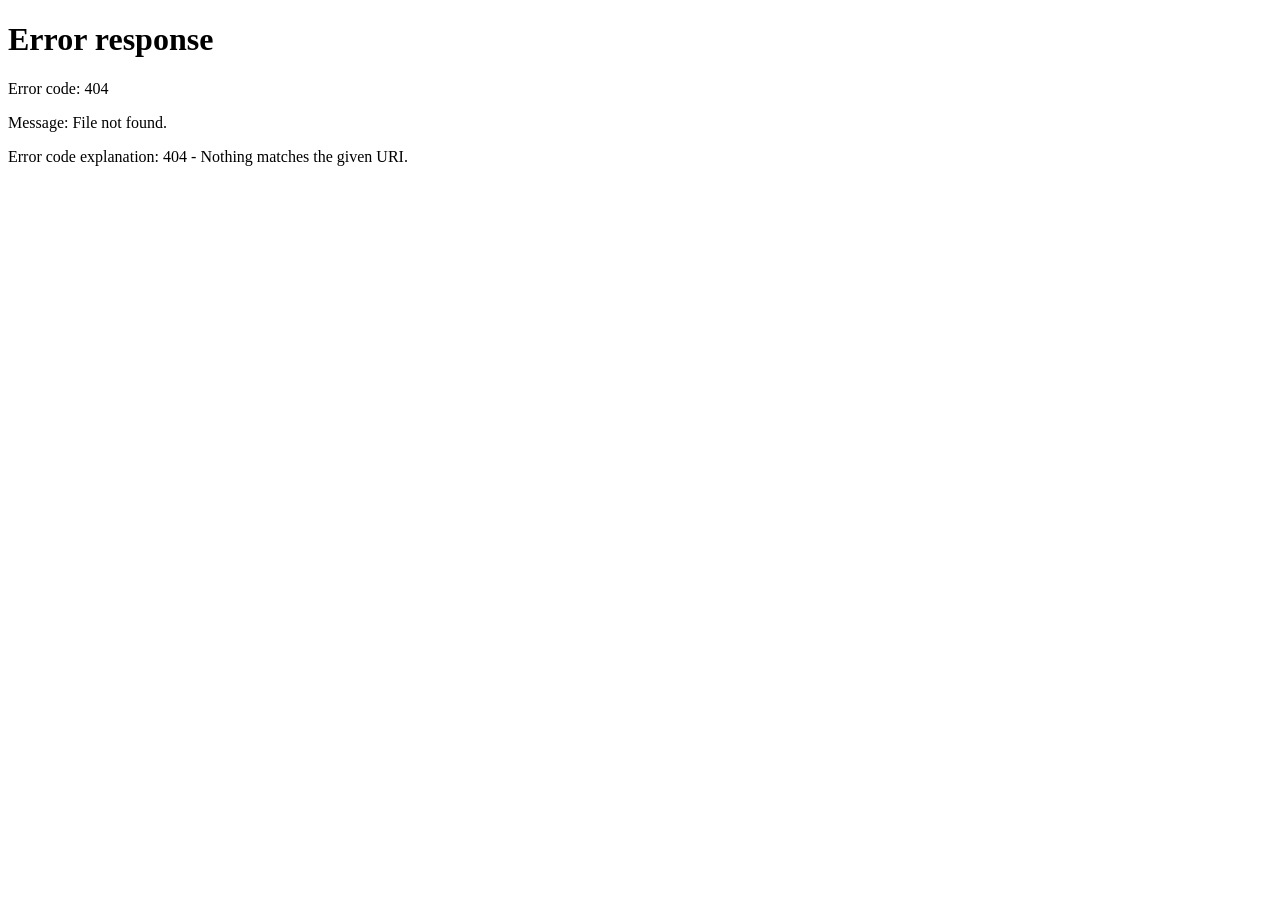
==== commit 755ed500: "Add files via upload" ====
--- a/admin.html
+++ b/admin.html
@@ -1,4 +1,4 @@
-<!doctype html><html lang="en"><head><meta charset="utf-8">
+<!doctype html><html lang="en"><head><meta charset="utf-8"><script>if(/\.html$/.test(location.pathname))history.replaceState(null,"",location.pathname.replace(/(\/index)?\.html$/,"")+location.search+location.hash)</script>
 <link rel="icon" href="favicon.ico" sizes="any"><link rel="icon" href="favicon.png" type="image/png" sizes="512x512"><link rel="icon" href="favicon-32.png" type="image/png" sizes="32x32"><link rel="apple-touch-icon" href="apple-touch-icon.png"><meta name="theme-color" content="#b3121f">
 <meta name="viewport" content="width=device-width,initial-scale=1">
 <link rel="preconnect" href="https://script.google.com"><link rel="preconnect" href="https://script.googleusercontent.com" crossorigin><title>IT Admin - ARK-Portal Sms</title><link rel="stylesheet" href="css/style.css"></head>
@@ -6,13 +6,14 @@
 <div class="shell">
   <aside class="side" id="sidePanel" aria-label="My account">
     <div class="side-profile" id="sideProfile"><div class="side-photo-wrap"><img id="sidePhoto" class="side-photo" alt="" hidden><span id="sideAvatar" class="side-avatar" aria-hidden="true"></span></div>
+      <div class="photo-actions"><label class="btn small" for="myPhotoFile">Change photo</label><input type="file" id="myPhotoFile" accept="image/*" hidden><button class="btn small" type="button" id="myPhotoDel" hidden>Remove</button></div>
       <div class="side-name" id="sideName"></div><div class="side-pos" id="sidePos"></div><div class="side-dept" id="sideDept"></div><div class="side-school" id="school"></div><span id="who" hidden></span></div>
     <nav id="sideNav" aria-label="Pages">
       <a href="#dashboard" data-v="dashboard">Dashboard</a>
       <a href="#teachers" data-v="teachers">Accounts</a>
       <a href="#branding" data-v="branding">Branding</a>
       <a href="#activity" data-v="activity">Activity log</a>
-      <a href="teacher.html" class="tools">Teacher tools &rarr;</a>
+      <a href="teacher" class="tools">Teacher tools &rarr;</a>
     </nav>
     <div class="who"><button class="btn" id="out" type="button">Sign out</button></div>
   </aside>
--- a/css/style.css
+++ b/css/style.css
@@ -643,3 +643,26 @@
   body.has-side .side .who .btn{min-height:2.9rem}
   body.has-side .side-photo-wrap,body.has-side .side-photo,body.has-side .side-avatar{width:88px;height:88px}
 }
+
+/* ---- photo cropper (HR: drag the picture to center it before saving) ---- */
+.crop-view{position:relative;width:260px;height:260px;max-width:100%;margin:.4rem auto .8rem;overflow:hidden;border:1px solid var(--ink);border-radius:8px;background:#222;cursor:grab;touch-action:none;user-select:none}
+.crop-view.grab{cursor:grabbing}
+.crop-view img{position:absolute;left:0;top:0;max-width:none;transform-origin:0 0;pointer-events:none}
+.crop-ring{position:absolute;inset:0;pointer-events:none;border-radius:50%;box-shadow:0 0 0 999px rgba(0,0,0,.45);outline:2px dashed #fff;outline-offset:-2px}
+.lv-pop-box input[type=range]{padding:0;min-height:0}
+
+/* ---- header: school logo (square, no background) and school name on ONE line ---- */
+body.has-side{--logo:80px}
+body.has-side .top>.brand.has-school,body.has-side .top>.brand{flex-direction:row;align-items:center;justify-content:center;text-align:left}
+body.has-side .top .school-id{flex-direction:row;align-items:center;justify-content:center;gap:.8rem;text-align:left}
+body.has-side .top .school-logo{height:var(--logo);width:var(--logo);object-fit:contain;background:none;border:0;border-radius:0;padding:0}
+body.has-side .top .school-id .mark.logo img{height:var(--logo);width:var(--logo);object-fit:contain}
+body.has-side .top .brand-school{font-size:1.3rem}
+@media screen and (max-width:760px){
+  body.has-side{--logo:52px}
+  body.has-side .top .school-id{gap:.5rem}
+  body.has-side .top .brand-school{font-size:1rem}
+  body.has-side .top .school-logo,body.has-side .top .school-id .mark.logo img{height:var(--logo);width:var(--logo)}
+}
+
+.photo-actions{display:flex;gap:.4rem;justify-content:center;margin:-.2rem 0 .6rem}.photo-actions label.btn{cursor:pointer}
